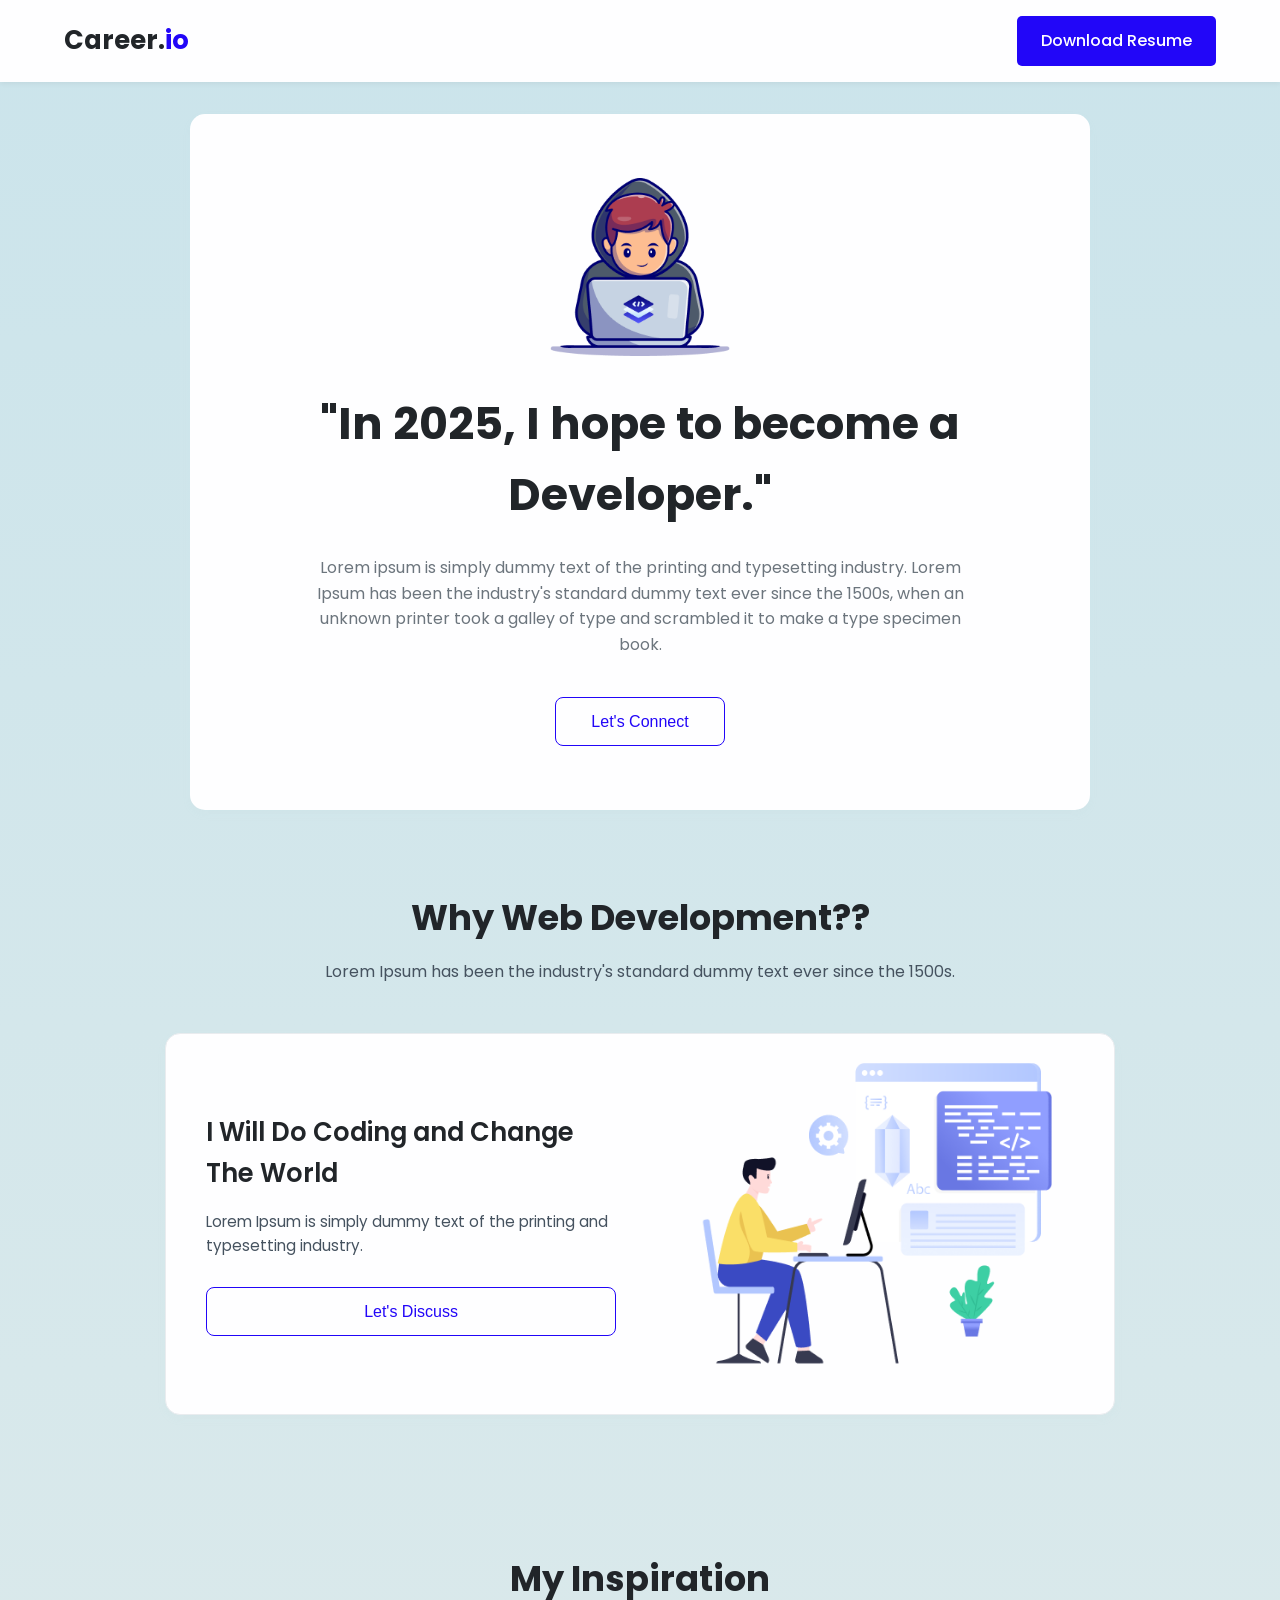
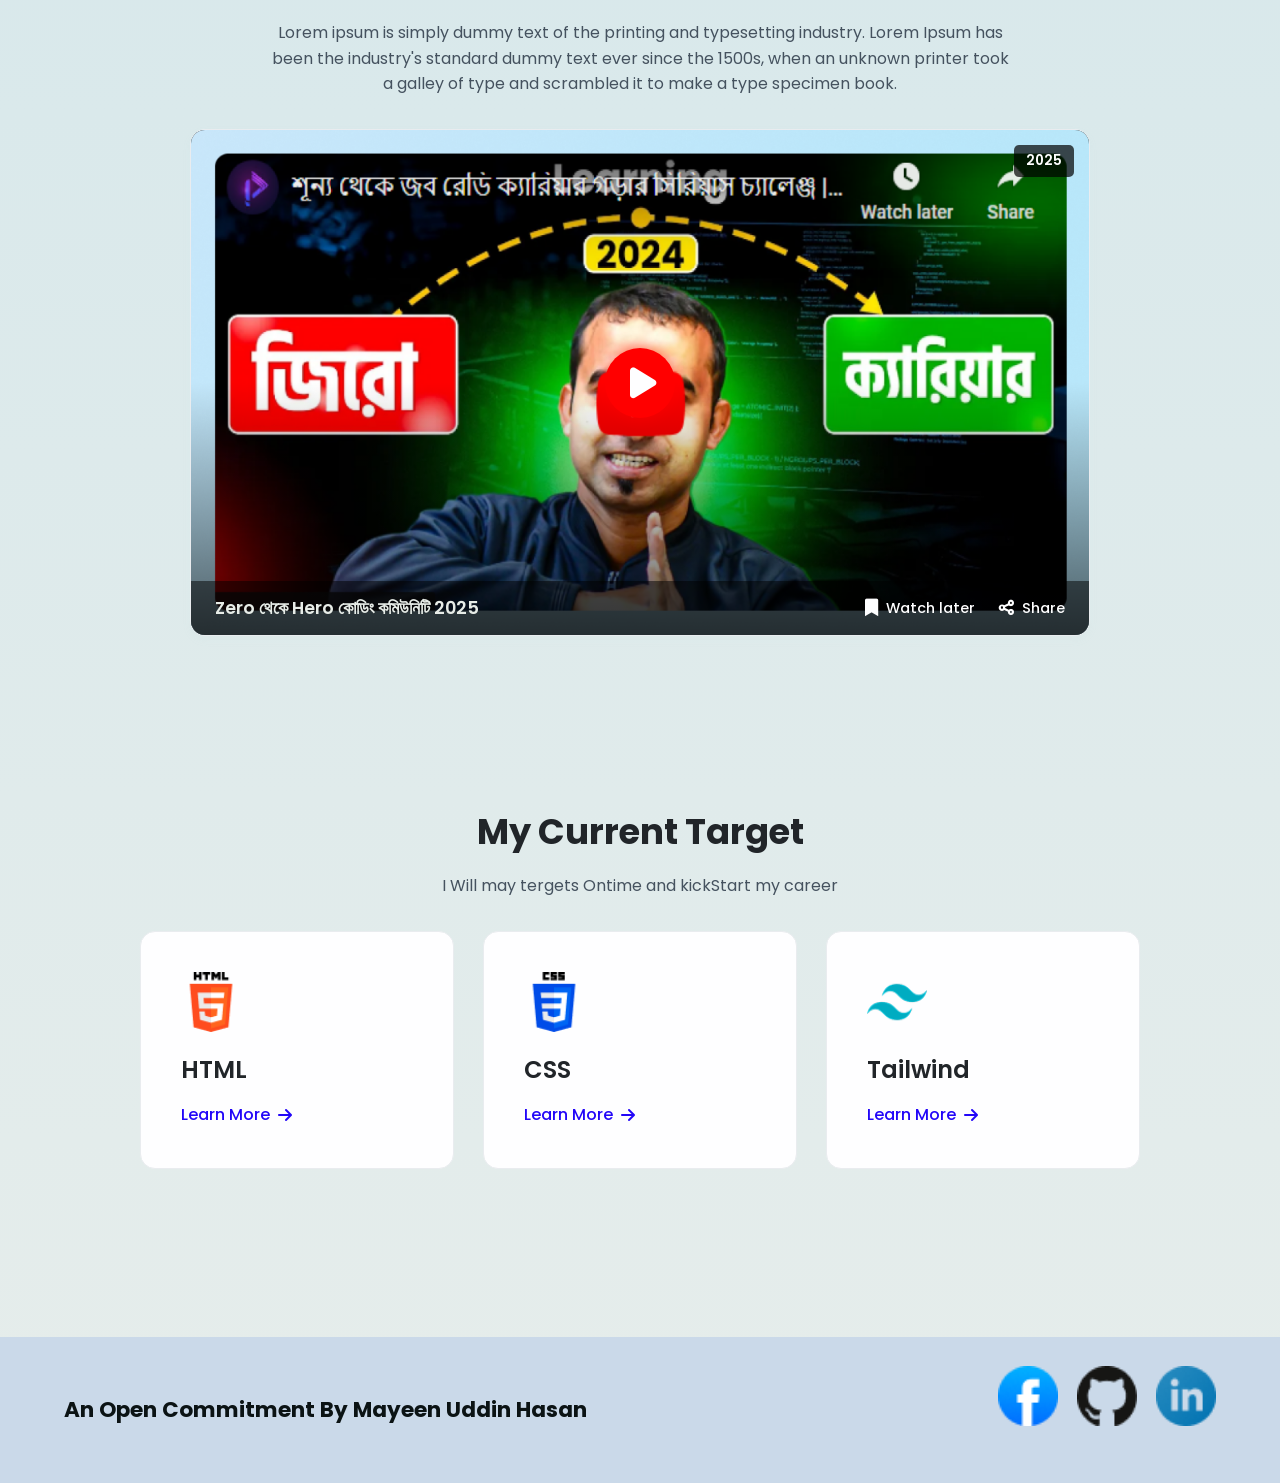
==== index.html @ b1be1359 "Add files via upload" ====
<!DOCTYPE html>
<html lang="en">
<head>
    <meta charset="UTF-8">
    <meta name="viewport" content="width=device-width, initial-scale=1.0">
    <title>Career.io - Your Portfolio</title>
    <link rel="stylesheet" href="style.css">
    <link href="https://fonts.googleapis.com/css2?family=Poppins:wght@300;400;500;600;700&display=swap" rel="stylesheet">
    <link rel="stylesheet" href="https://cdnjs.cloudflare.com/ajax/libs/font-awesome/6.0.0-beta3/css/all.min.css">
</head>
<body>
    <header class="navbar">
        <div class="logo">Career.<span class="logo-accent">io</span></div>
        <a href="#" class="download-btn">Download Resume</a>
    </header>

    <main>
        <section class="hero-section">
            <div class="hero-content">
                <img src="img/hero-developer.png" alt="Developer Avatar" class="developer-avatar">
                <h1>"In 2025, I hope to become a Developer."</h1>
                <p>Lorem ipsum is simply dummy text of the printing and typesetting industry. Lorem Ipsum has been the industry's standard dummy text ever since the 1500s, when an unknown printer took a galley of type and scrambled it to make a type specimen book.</p>
                <button class="btn secondary-btn">Let's Connect</button>
            </div>
        </section>

        <section class="section why-web-dev">
            <h2>Why Web Development??</h2>
            <p class="section-description"> Lorem Ipsum has been the industry's standard dummy text ever since the 1500s.</p>
            <div class="card-container">
                <div class="card coding-card">
                    <div class="card-text-content">
                        <h3>I Will Do Coding and Change The World</h3>
                        <p>Lorem Ipsum is simply dummy text of the printing and typesetting industry.</p>
                        <button class="btn secondary-btn">Let's Discuss</button>
                    </div>
                    <div class="card-image-content">
                        <img src="img/working-developer.png" alt="Person coding illustration">
                    </div>
                </div>
            </div>
        </section>

        <section class="section my-inspiration">
            <h2>My Inspiration</h2>
            <p class="section-description">Lorem ipsum is simply dummy text of the printing and typesetting industry. Lorem Ipsum has been the industry's standard dummy text ever since the 1500s, when an unknown printer took a galley of type and scrambled it to make a type specimen book.</p>
            <div class="video-wrapper">
                <div class="video-thumbnail">
                    <img src="img/YT.png" alt="YouTube video thumbnail"> 
                    <div class="overlay"></div>
                    <div class="video-info-top">
                        <span class="video-year">2025</span>
                    </div>
                    <div class="video-info-bottom">
                        <span class="video-title-bengali">Zero থেকে Hero কোডিং কমিউনিটি 2025</span>
                        <div class="video-actions">
                            <span class="action-item"><i class="fas fa-bookmark"></i> Watch later</span>
                            <span class="action-item"><i class="fas fa-share-alt"></i> Share</span>
                        </div>
                    </div>
                    <div class="play-button"><i class="fas fa-play"></i></div>
                </div>
            </div>
        </section>

        <section class="section my-current-target">
            <h2>My Current Target</h2>
            <p class="section-description">I Will may tergets Ontime and kickStart my career</p>
            <div class="target-cards-grid">
                <div class="target-card">
                    <img src="img/html-icon.png" alt="HTML Icon" class="card-icon">
                    <h3>HTML</h3>
                    <!-- <p>Lorem ipsum is simply dummy text of the printing and typesetting industry.</p> -->
                    <a target="_blank" href="https://www.w3schools.com/html/" class="learn-more">Learn More <i class="fas fa-arrow-right"></i></a>
                </div>
                <div class="target-card">
                    <img src="img/css-icon.png" alt="CSS Icon" class="card-icon">
                    <h3>CSS</h3>
                    <!-- <p>Lorem ipsum is simply dummy text of the printing and typesetting industry.</p> -->
                    <a target="_blank"  href="https://www.w3schools.com/css/" class="learn-more">Learn More <i class="fas fa-arrow-right"></i></a>
                </div>
                <div class="target-card">
                    <img src="img/tailwind.png" alt="Tailwind Icon" class="card-icon">
                    <h3>Tailwind</h3>
                    <!-- <p>Lorem ipsum is simply dummy text of the printing and typesetting industry.</p> -->
                    <a target="_blank"  href="https://tailwindcss.com/" class="learn-more">Learn More <i class="fas fa-arrow-right"></i></a>
                </div>
            </div>
        </section>
    </main>

    <footer class="footer">
        <h2><p><b>An Open Commitment By Mayeen Uddin Hasan</b></p></h2>
        <div class="social-links">
            <a target="_blank"  href="https://www.facebook.com/md.mayeenuddin.102"><img src="img/facebook.png" alt="Facebook Icon" class="card-icon"> </a>
            <a target="_blank"  href="https://github.com/SM-MAYEEN"><img src="img/github.png" alt="Github Icon" class="card-icon"></a>
            <a target="_blank"  href="https://www.linkedin.com/in/sm-mayeen/"><img src="img/linkedin.png" alt="linkedin Icon" class="card-icon">
</i></a>
        </div>
    </footer>

    <script src="script.js"></script>
</body>
</html>
---- style.css ----
/* Custom Google Font (Poppins) */
@import url('https://fonts.googleapis.com/css2?family=Poppins:wght@300;400;500;600;700&display=swap');

/* CSS Variables for easier theme management */
:root {
    --primary-blue: #2206f8; /* Main button/accent color */
    --hover-blue: #f2ea10; /* Darker blue for hover */
    --text-dark: #212529; /* Darkest text */
    --text-medium: #45525f; /* General paragraph text */
    --text-light: #6c757d; /* Lighter grey text */
    --bg-white: #fefeff;
    --bg-light-blue: #cbe4eb; /* Very light blue for gradient top */
    --bg-body-gradient: linear-gradient(180deg, var(--bg-light-blue) 0%, #e6edeb 100%); /* Body background */
    --card-shadow: 0 4px 10px rgba(181, 210, 214, 0.05);
    --border-light: #e9ecef; /* Light border color */
    --red-youtube: #ff0000;
    --youtube-overlay: rgba(0, 0, 0, 0.7);
    --footer-bg: #cad9e9; /* Dark footer background */
    --footer-text: rgb(11, 19, 20); /* Footer text color */
}

/* Base Styles */
* {
    margin: 0;
    padding: 0;
    box-sizing: border-box;
}

body {
    font-family: 'Poppins', sans-serif;
    line-height: 1.6;
    color: var(--text-dark);
    background: var(--bg-body-gradient);
    min-height: 100vh; /* Ensure footer stays at bottom */
    display: flex;
    flex-direction: column;
}

main {
    flex: 1; /* Allows main content to grow and push footer down */
}

a {
    text-decoration: none;
    color: inherit;
}

button {
    cursor: pointer;
    border: none;
}

/* Navbar */
.navbar {
    display: flex;
    justify-content: space-between;
    align-items: center;
    padding: 1rem 5%;
    background-color: var(--bg-white);
    box-shadow: 0 2px 5px rgba(0, 0, 0, 0.05);
    position: sticky;
    top: 0;
    z-index: 100;
}

.logo {
    font-size: 1.6rem;
    font-weight: 700;
    color: var(--text-dark);
}

.logo-accent {
    color: var(--primary-blue);
}

.download-btn {
    background-color: var(--primary-blue);
    color: var(--bg-white);
    padding: 0.75rem 1.5rem;
    border-radius: 5px;
    font-weight: 500;
    transition: background-color 0.3s ease;
}

.download-btn:hover {
    background-color: var(--hover-blue);
}

/* General Button Styles */
.btn {
    padding: 0.9rem 2.2rem;
    border-radius: 8px; /* Slightly more rounded */
    font-size: 1rem;
    font-weight: 500;
    transition: background-color 0.3s ease, color 0.3s ease, transform 0.2s ease;
    box-shadow: 0 2px 5px rgba(0, 0, 0, 0.1); /* Subtle shadow for buttons */
}

.btn:active {
    transform: translateY(1px); /* Slight press effect */
}

.primary-btn {
    background-color: #ffc107; /* Orange from image */
    color: var(--text-dark); /* Dark text on orange */
    box-shadow: 0 4px 8px rgba(255, 193, 7, 0.3); /* Orange glow */
}

.primary-btn:hover {
    background-color: #e0a800; /* Darker orange */
    color: var(--text-dark);
}

.secondary-btn {
    background-color: var(--bg-white);
    color: var(--primary-blue);
    border: 1px solid var(--primary-blue);
    box-shadow: none; /* No shadow by default */
}

.secondary-btn:hover {
    background-color: var(--primary-blue);
    color: var(--bg-white);
    box-shadow: 0 4px 8px rgba(0, 123, 255, 0.2); /* Blue glow */
}


/* Section General Styles */
.section {
    padding: 3rem 5%;
    margin-bottom: 2.5rem;
    text-align: center;
}

.section h2 {
    font-size: 2.2rem;
    font-weight: 700;
    color: var(--text-dark);
    margin-bottom: 0.8rem;
}

.section-description {
    font-size: 1rem;
    color: var(--text-medium);
    max-width: 750px;
    margin: 0 auto 2rem auto;
}

/* Hero Section */
.hero-section {
    background: var(--bg-white);
    margin: 2rem auto;
    border-radius: 15px;
    box-shadow: var(--card-shadow);
    max-width: 900px;
    padding: 4rem 3%;
    position: relative;
    overflow: hidden; /* For background decorative elements */
    text-align: center;
    background-image: url('images/hero-bg-shapes.svg'); /* If you have complex shapes like in image */
    background-size: cover;
    background-position: center;
}

/* Background elements for hero section if not using an SVG image */
/* .hero-section::before,
.hero-section::after {
    content: '';
    position: absolute;
    border-radius: 50%;
    background-color: var(--primary-blue);
    opacity: 0.08;
    z-index: 0;
}
.hero-section::before {
    width: 250px; height: 250px;
    top: -80px; left: -80px;
}
.hero-section::after {
    width: 180px; height: 180px;
    bottom: -60px; right: -60px;
} */

.hero-content {
    position: relative;
    z-index: 1; /* Ensure content is above background elements */
}

.developer-avatar {
    width: 180px; /* Adjust size to match image */
    height: auto;
    margin-bottom: 1.5rem;
}

.hero-section h1 {
    font-size: 2.8rem;
    font-weight: 700;
    color: var(--text-dark);
    margin-bottom: 1.5rem;
    max-width: 700px;
    margin-left: auto;
    margin-right: auto;
}

.hero-section p {
    font-size: 1rem;
    color: var(--text-light);
    max-width: 650px;
    margin: 0 auto 2.5rem auto;
}

/* Why Web Development Section */
.why-web-dev .card-container {
    display: flex;
    justify-content: center;
    margin-top: 3rem;
}

.coding-card {
    display: flex;
    background-color: var(--bg-white);
    border-radius: 15px;
    box-shadow: var(--card-shadow);
    overflow: hidden;
    max-width: 950px;
    text-align: left;
    align-items: center; /* Vertically align items */
    border: 1px solid var(--border-light); /* Subtle border */
}

.card-text-content {
    flex: 1;
    padding: 2.5rem;
    display: flex;
    flex-direction: column;
    justify-content: center;
}

.card-text-content h3 {
    font-size: 1.6rem;
    font-weight: 600;
    margin-bottom: 1rem;
    color: var(--text-dark);
}

.card-text-content p {
    font-size: 0.95rem;
    color: var(--text-medium);
    margin-bottom: 1.8rem; /* Space before button */
    max-width: 100%; /* Override general section p max-width */
    margin-left: 0; /* Override general section p margin auto */
}

.card-image-content {
    flex: 1;
    display: flex;
    justify-content: center;
    align-items: center;
    padding: 1.5rem;
}

.card-image-content img {
    max-width: 90%; /* Adjust to match the illustration size in image */
    height: auto;
    border-radius: 8px;
}

/* My Inspiration Section - Video Thumbnail */
.my-inspiration .video-wrapper {
    position: relative;
    max-width: 900px; /* Match width of hero section */
    margin: 2rem auto;
    border-radius: 15px;
    overflow: hidden;
    box-shadow: var(--card-shadow);
    background-color: var(--bg-white); /* Background for areas not covered by image */
    border: 1px solid var(--border-light);
}

.video-thumbnail {
    position: relative;
    width: 100%;
    padding-top: 56.25%; /* 16:9 Aspect Ratio */
    background-color: #000; /* Fallback background */
}

.video-thumbnail img {
    position: absolute;
    top: 0;
    left: 0;
    width: 100%;
    height: 100%;
    object-fit: cover;
    display: block;
}

.video-thumbnail .overlay {
    position: absolute;
    top: 0;
    left: 0;
    width: 100%;
    height: 100%;
    background: linear-gradient(to bottom, rgba(0, 0, 0, 0) 50%, rgba(0, 0, 0, 0.6) 100%); /* Gradient on bottom */
    z-index: 1;
}

.play-button {
    position: absolute;
    top: 50%;
    left: 50%;
    transform: translate(-50%, -50%);
    background-color: var(--red-youtube);
    border-radius: 50%;
    width: 70px; /* Larger play button */
    height: 70px;
    display: flex;
    justify-content: center;
    align-items: center;
    cursor: pointer;
    z-index: 2;
    transition: transform 0.2s ease, background-color 0.3s ease;
    box-shadow: 0 0 15px rgba(255, 0, 0, 0.6); /* Red glow effect */
}

.play-button:hover {
    background-color: #cc0000;
    transform: translate(-50%, -50%) scale(1.05);
}

.play-button i {
    color: var(--bg-white);
    font-size: 2.2rem;
    margin-left: 5px; /* Adjust icon position */
}

.video-info-top, .video-info-bottom {
    position: absolute;
    left: 0;
    width: 100%;
    z-index: 2;
    padding: 0.8rem 1.5rem;
    color: var(--bg-white);
    display: flex;
    justify-content: space-between;
    align-items: center;
}

.video-info-top {
    top: 0;
}

.video-info-bottom {
    bottom: 0;
    background: rgba(0, 0, 0, 0.5); /* Semi-transparent background for bottom bar */
}

.video-year {
    background-color: var(--youtube-overlay);
    padding: 5px 12px;
    border-radius: 5px;
    font-size: 0.85rem;
    font-weight: 600;
    position: absolute; /* Relative to video-thumbnail for exact placement */
    top: 15px;
    right: 15px;
}

.video-title-bengali {
    font-size: 1.1rem;
    font-weight: 600;
    flex-grow: 1; /* Allow title to take space */
    text-align: left;
    margin-right: 1rem;
    color: #e7ece7; /* Green color for title in image */
}

.video-actions {
    display: flex;
    gap: 1.5rem;
    font-size: 0.9rem;
    font-weight: 500;
}

.action-item {
    display: flex;
    align-items: center;
    cursor: pointer;
    transition: color 0.3s ease;
}

.action-item:hover {
    color: var(--primary-blue);
}

.action-item i {
    margin-right: 8px;
    font-size: 1.1rem;
}

/* My Current Target Section */
.my-current-target .target-cards-grid {
    display: grid;
    grid-template-columns: repeat(auto-fit, minmax(280px, 1fr));
    gap: 1.8rem;
    max-width: 1000px;
    margin: 2rem auto;
}

.target-card {
    background-color: var(--bg-white);
    border-radius: 15px;
    box-shadow:#85e9e1(--card-shadow);
    padding: 2.5rem;
    text-align: left;
    display: flex;
    flex-direction: column;
    align-items: flex-start;
    transition: transform 0.3s ease, box-shadow 0.3s ease;
    border: 1px solid var(--border-light);
}

.target-card:hover {
    transform: translateY(-8px);
    box-shadow: 0 8px 20px rgba(1, 206, 127, 0.1);
}

.card-icon {
    width: 60px;
    height: 60px;
    margin-bottom: 1.2rem;
}

.target-card h3 {
    font-size: 1.5rem;
    font-weight: 600;
    margin-bottom: 0.8rem;
    color: var(--text-dark);
}

.target-card p {
    font-size: 0.95rem;
    color: var(--text-medium);
    margin-bottom: 1.5rem;
    flex-grow: 1; /* Allows paragraph to fill space before link */
    max-width: 100%;
    margin-left: 0;
}

.learn-more {
    color: var(--primary-blue);
    font-weight: 500;
    display: flex;
    align-items: center;
    gap: 8px;
    transition: color 0.3s ease;
}

.learn-more:hover {
    color: var(--hover-blue);
}

/* Footer */
.footer {
    background-color: var(--footer-bg);
    color: var(--footer-text);
    padding: 1.8rem 5%;
    display: flex;
    justify-content: space-between;
    align-items: center;
    flex-wrap: wrap; /* Allows wrapping on smaller screens */
    margin-top: 3rem;
    font-size: 0.9rem;
}

.footer p {
    margin: 0;
}

.social-links {
    display: flex;
    gap: 1.2rem;
}

.social-links a {
    color: var(--footer-text);
    font-size: 1.3rem;
    transition: color 0.3s ease;
}

.social-links a:hover {
    color: var(--primary-blue); /* Hover effect for social icons */
}


/* Responsive Design */
@media (max-width: 992px) {
    .navbar, .hero-section, .section, .footer {
        padding-left: 3%;
        padding-right: 3%;
    }

    .hero-section h1 {
        font-size: 2.2rem;
    }

    .coding-card {
        flex-direction: column;
        text-align: center;
    }

    .card-text-content {
        align-items: center;
    }

    .card-image-content {
        padding: 2rem;
    }

    .video-title-bengali {
        font-size: 0.95rem;
        margin-right: 0.5rem;
    }
    .video-actions {
        font-size: 0.85rem;
        gap: 1rem;
    }
}

@media (max-width: 768px) {
    .navbar {
        flex-direction: column;
        gap: 1rem;
        padding: 1rem;
    }
    .download-btn {
        width: 100%;
        text-align: center;
    }

    .hero-section {
        padding: 3rem 2%;
        margin: 1.5rem auto;
    }
    .hero-section h1 {
        font-size: 1.8rem;
    }

    .section {
        padding: 2rem 2%;
    }
    .section h2 {
        font-size: 1.8rem;
    }

    .play-button {
        width: 60px;
        height: 60px;
    }
    .play-button i {
        font-size: 1.8rem;
    }

    .video-info-bottom {
        flex-direction: column;
        align-items: flex-start;
        gap: 0.5rem;
    }
    .video-title-bengali {
        margin-right: 0;
        width: 100%;
    }
    .video-actions {
        width: 100%;
        justify-content: flex-end; /* Align actions to the right */
    }

    .target-cards-grid {
        grid-template-columns: 1fr; /* Stack cards vertically */
    }
    .target-card {
        align-items: center;
        text-align: center;
    }
    .target-card p {
        margin-left: auto;
        margin-right: auto;
    }
    .learn-more {
        margin-left: auto;
        margin-right: auto;
    }

    .footer {
        flex-direction: column;
        gap: 1rem;
        text-align: center;
    }
    .social-links {
        margin-top: 1rem;
    }
}

@media (max-width: 480px) {
    .logo {
        font-size: 1.4rem;
    }
    .download-btn {
        font-size: 0.9rem;
        padding: 0.6rem 1.2rem;
    }

    .hero-section h1 {
        font-size: 1.6rem;
    }
    .hero-section p, .section-description {
        font-size: 0.9rem;
    }

    .btn {
        padding: 0.7rem 1.8rem;
        font-size: 0.9rem;
    }

    .section h2 {
        font-size: 1.6rem;
    }

    .card-text-content h3 {
        font-size: 1.4rem;
    }

    .play-button {
        width: 50px;
        height: 50px;
    }
    .play-button i {
        font-size: 1.5rem;
    }

    .video-year {
        font-size: 0.75rem;
        padding: 3px 8px;
    }

    .video-title-bengali {
        font-size: 0.9rem;
    }
    .video-actions {
        font-size: 0.8rem;
        gap: 0.8rem;
    }

    .target-card h3 {
        font-size: 1.3rem;
    }
    .target-card p {
        font-size: 0.85rem;
    }
}
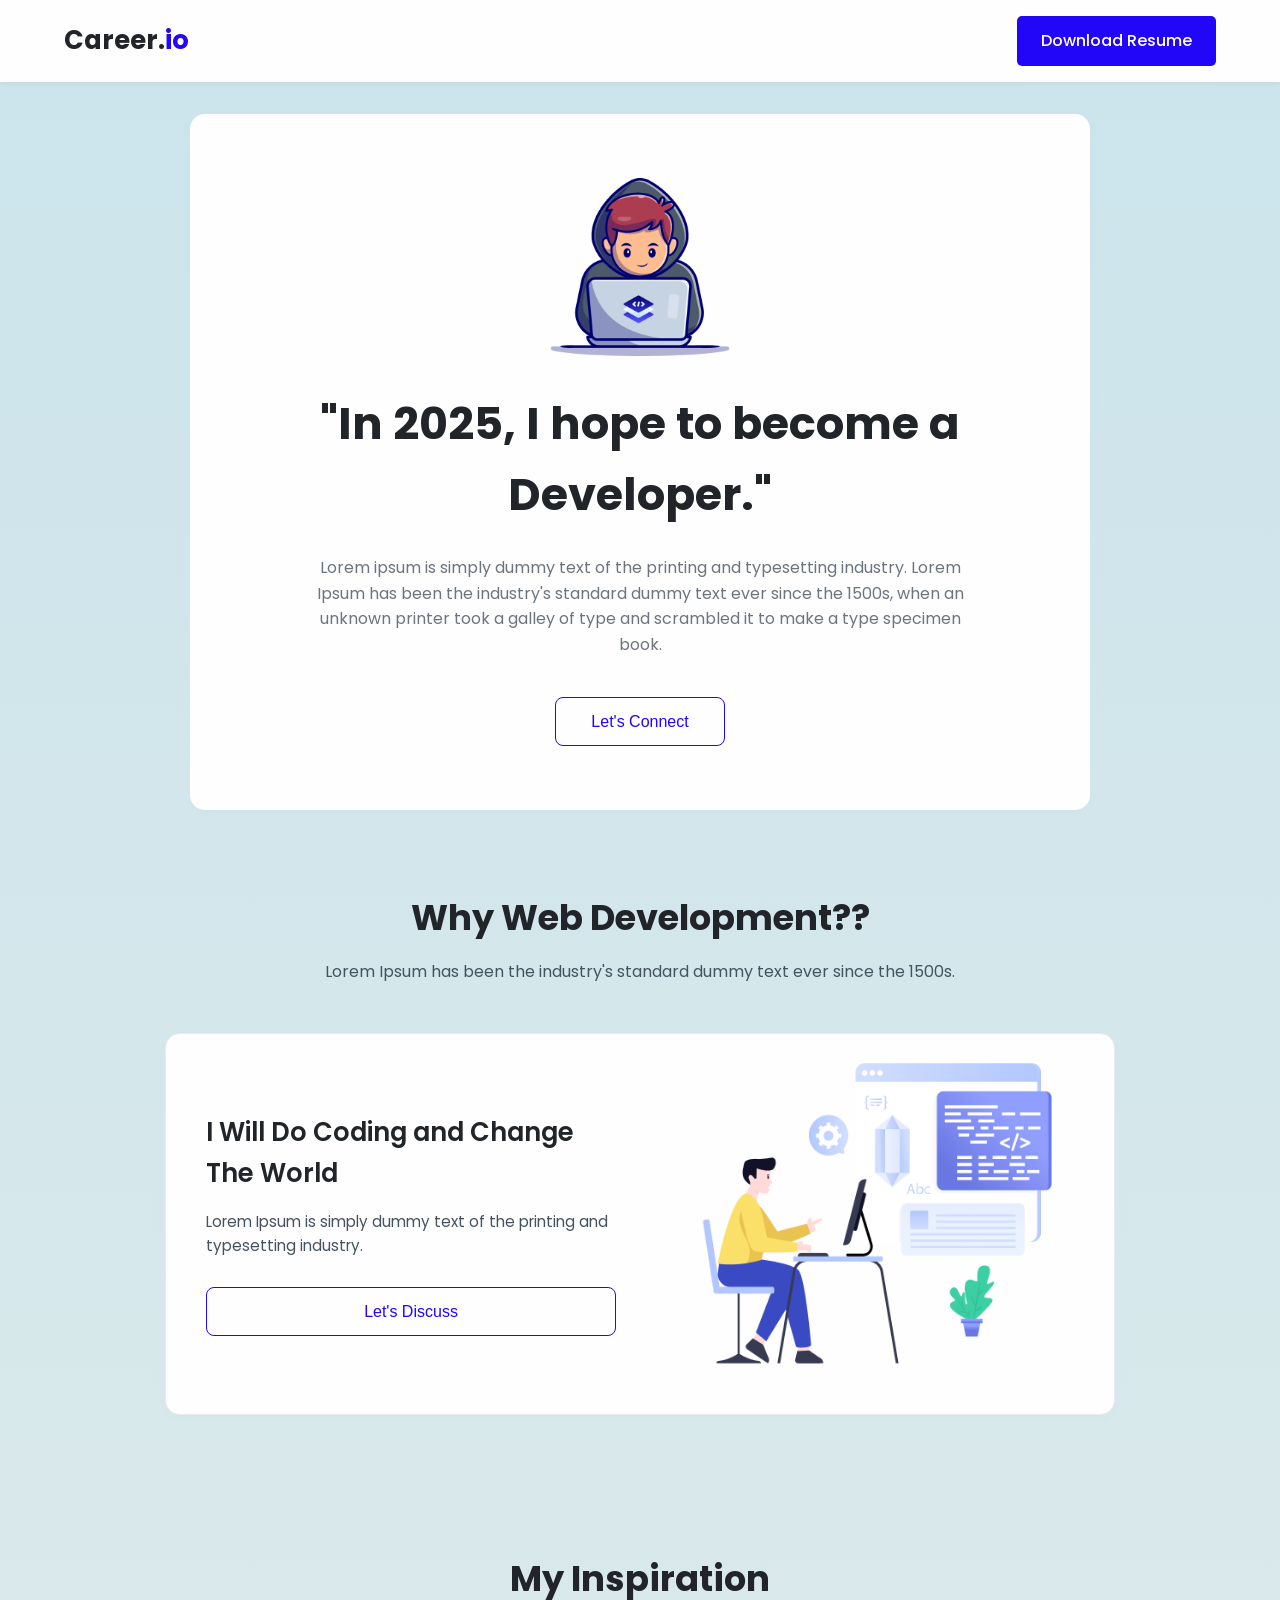
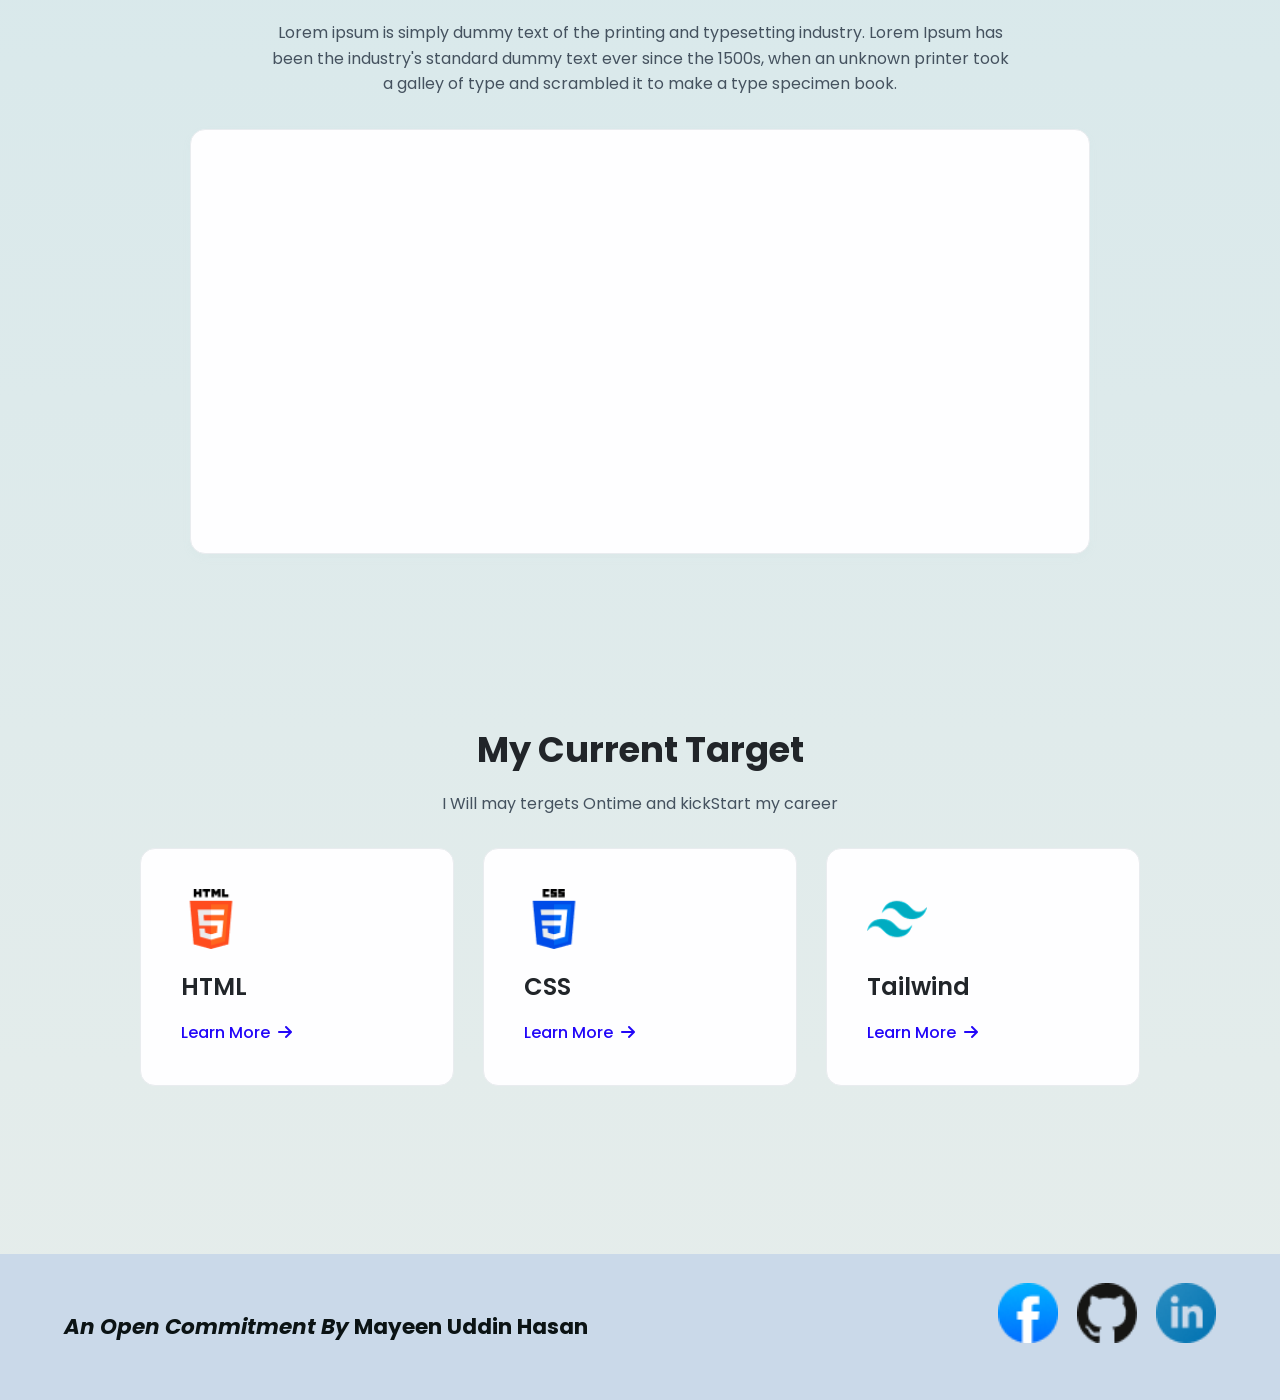
==== commit f283d478: "index.html" ====
--- a/index.html
+++ b/index.html
@@ -1,13 +1,16 @@
 <!DOCTYPE html>
 <html lang="en">
+
 <head>
     <meta charset="UTF-8">
     <meta name="viewport" content="width=device-width, initial-scale=1.0">
     <title>Career.io - Your Portfolio</title>
     <link rel="stylesheet" href="style.css">
-    <link href="https://fonts.googleapis.com/css2?family=Poppins:wght@300;400;500;600;700&display=swap" rel="stylesheet">
+    <link href="https://fonts.googleapis.com/css2?family=Poppins:wght@300;400;500;600;700&display=swap"
+        rel="stylesheet">
     <link rel="stylesheet" href="https://cdnjs.cloudflare.com/ajax/libs/font-awesome/6.0.0-beta3/css/all.min.css">
 </head>
+
 <body>
     <header class="navbar">
         <div class="logo">Career.<span class="logo-accent">io</span></div>
@@ -19,14 +22,17 @@
             <div class="hero-content">
                 <img src="img/hero-developer.png" alt="Developer Avatar" class="developer-avatar">
                 <h1>"In 2025, I hope to become a Developer."</h1>
-                <p>Lorem ipsum is simply dummy text of the printing and typesetting industry. Lorem Ipsum has been the industry's standard dummy text ever since the 1500s, when an unknown printer took a galley of type and scrambled it to make a type specimen book.</p>
+                <p>Lorem ipsum is simply dummy text of the printing and typesetting industry. Lorem Ipsum has been the
+                    industry's standard dummy text ever since the 1500s, when an unknown printer took a galley of type
+                    and scrambled it to make a type specimen book.</p>
                 <button class="btn secondary-btn">Let's Connect</button>
             </div>
         </section>
 
         <section class="section why-web-dev">
             <h2>Why Web Development??</h2>
-            <p class="section-description"> Lorem Ipsum has been the industry's standard dummy text ever since the 1500s.</p>
+            <p class="section-description"> Lorem Ipsum has been the industry's standard dummy text ever since the
+                1500s.</p>
             <div class="card-container">
                 <div class="card coding-card">
                     <div class="card-text-content">
@@ -40,25 +46,32 @@
                 </div>
             </div>
         </section>
-
+        </section>
+        <!-- <section class="inspirationSection"> 
+        <div>
+            <h2 class="poppins-extrabold">
+                My Inspiration
+            </h2>
+            <p class="azeret-mono-regular" style="margin-top: 24px;">
+                Lorem Ipsum is simply dummy text of the printing and typesetting industry. Lorem Ipsum has been the industry's standard dummy text.
+            </p>
+        </div>
+        <div class="iframeBox">
+            
+             <iframe width="560" height="315" src="https://www.youtube.com/embed/T4eFxOGiqFw?si=oEgcO6xk5gv9K6yR" title="YouTube video player" frameborder="0" allow="accelerometer; autoplay; clipboard-write; encrypted-media; gyroscope; picture-in-picture; web-share" referrerpolicy="strict-origin-when-cross-origin" allowfullscreen></iframe>
+        </div>
+    </section> -->
         <section class="section my-inspiration">
             <h2>My Inspiration</h2>
-            <p class="section-description">Lorem ipsum is simply dummy text of the printing and typesetting industry. Lorem Ipsum has been the industry's standard dummy text ever since the 1500s, when an unknown printer took a galley of type and scrambled it to make a type specimen book.</p>
+            <p class="section-description">Lorem ipsum is simply dummy text of the printing and typesetting industry.
+                Lorem Ipsum has been the industry's standard dummy text ever since the 1500s, when an unknown printer
+                took a galley of type and scrambled it to make a type specimen book.</p>
             <div class="video-wrapper">
-                <div class="video-thumbnail">
-                    <img src="img/YT.png" alt="YouTube video thumbnail"> 
-                    <div class="overlay"></div>
-                    <div class="video-info-top">
-                        <span class="video-year">2025</span>
-                    </div>
-                    <div class="video-info-bottom">
-                        <span class="video-title-bengali">Zero থেকে Hero কোডিং কমিউনিটি 2025</span>
-                        <div class="video-actions">
-                            <span class="action-item"><i class="fas fa-bookmark"></i> Watch later</span>
-                            <span class="action-item"><i class="fas fa-share-alt"></i> Share</span>
-                        </div>
-                    </div>
-                    <div class="play-button"><i class="fas fa-play"></i></div>
+                <div class="iframeBox">
+                    <iframe width="880" height="415" src="https://www.youtube.com/embed/T4eFxOGiqFw?si=oEgcO6xk5gv9K6yR"
+                        title="YouTube video player" frameborder="0"
+                        allow="accelerometer; autoplay; clipboard-write; encrypted-media; gyroscope; picture-in-picture; web-share"
+                        referrerpolicy="strict-origin-when-cross-origin" allowfullscreen></iframe>
                 </div>
             </div>
         </section>
@@ -71,34 +84,43 @@
                     <img src="img/html-icon.png" alt="HTML Icon" class="card-icon">
                     <h3>HTML</h3>
                     <!-- <p>Lorem ipsum is simply dummy text of the printing and typesetting industry.</p> -->
-                    <a target="_blank" href="https://www.w3schools.com/html/" class="learn-more">Learn More <i class="fas fa-arrow-right"></i></a>
+                    <a target="_blank" href="https://www.w3schools.com/html/" class="learn-more">Learn More <i
+                            class="fas fa-arrow-right"></i></a>
                 </div>
                 <div class="target-card">
                     <img src="img/css-icon.png" alt="CSS Icon" class="card-icon">
                     <h3>CSS</h3>
                     <!-- <p>Lorem ipsum is simply dummy text of the printing and typesetting industry.</p> -->
-                    <a target="_blank"  href="https://www.w3schools.com/css/" class="learn-more">Learn More <i class="fas fa-arrow-right"></i></a>
+                    <a target="_blank" href="https://www.w3schools.com/css/" class="learn-more">Learn More <i
+                            class="fas fa-arrow-right"></i></a>
                 </div>
                 <div class="target-card">
                     <img src="img/tailwind.png" alt="Tailwind Icon" class="card-icon">
                     <h3>Tailwind</h3>
                     <!-- <p>Lorem ipsum is simply dummy text of the printing and typesetting industry.</p> -->
-                    <a target="_blank"  href="https://tailwindcss.com/" class="learn-more">Learn More <i class="fas fa-arrow-right"></i></a>
+                    <a target="_blank" href="https://tailwindcss.com/" class="learn-more">Learn More <i
+                            class="fas fa-arrow-right"></i></a>
                 </div>
             </div>
         </section>
     </main>
 
     <footer class="footer">
-        <h2><p><b>An Open Commitment By Mayeen Uddin Hasan</b></p></h2>
+        <h2>
+            <p><i>An Open Commitment By   </i><b> Mayeen Uddin Hasan</b></p>
+        </h2>
         <div class="social-links">
-            <a target="_blank"  href="https://www.facebook.com/md.mayeenuddin.102"><img src="img/facebook.png" alt="Facebook Icon" class="card-icon"> </a>
-            <a target="_blank"  href="https://github.com/SM-MAYEEN"><img src="img/github.png" alt="Github Icon" class="card-icon"></a>
-            <a target="_blank"  href="https://www.linkedin.com/in/sm-mayeen/"><img src="img/linkedin.png" alt="linkedin Icon" class="card-icon">
-</i></a>
+            <a target="_blank" href="https://www.facebook.com/md.mayeenuddin.102"><img src="img/facebook.png"
+                    alt="Facebook Icon" class="card-icon"> </a>
+            <a target="_blank" href="https://github.com/SM-MAYEEN"><img src="img/github.png" alt="Github Icon"
+                    class="card-icon"></a>
+            <a target="_blank" href="https://www.linkedin.com/in/sm-mayeen/"><img src="img/linkedin.png"
+                    alt="linkedin Icon" class="card-icon">
+                </i></a>
         </div>
     </footer>
 
     <script src="script.js"></script>
 </body>
-</html>+
+</html>
